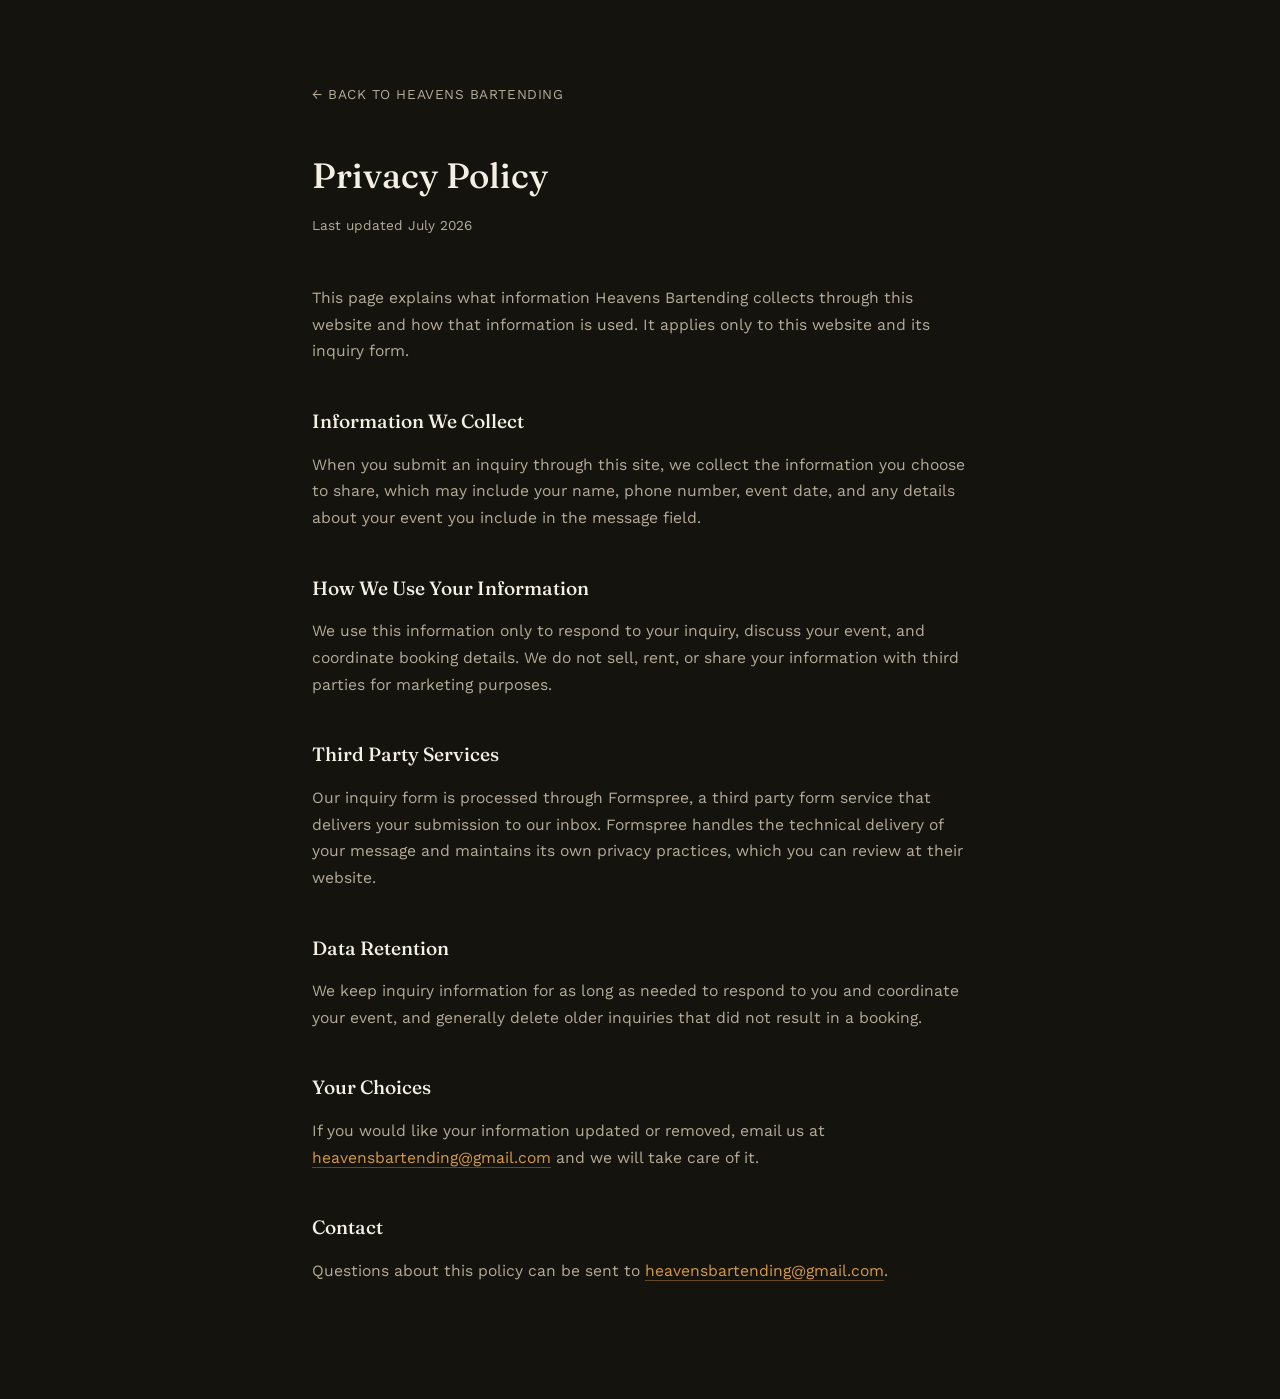
==== privacy.html @ a27415cd "Website unavailable due to a broken link (6aa8e344c1889d8757c6aea2)" ====
<!DOCTYPE html>
<html lang="en">
<head>
<meta charset="UTF-8">
<meta name="viewport" content="width=device-width, initial-scale=1.0">
<title>Privacy Policy: Heavens Bartending</title>
<meta name="robots" content="noindex">
<link rel="preconnect" href="https://fonts.googleapis.com">
<link rel="preconnect" href="https://fonts.gstatic.com" crossorigin>
<link href="https://fonts.googleapis.com/css2?family=Fraunces:ital,opsz,wght@0,9..144,300;0,9..144,500;0,9..144,600;1,9..144,500;1,9..144,600&family=Work+Sans:wght@300;400;500;600&display=swap" rel="stylesheet">
<style>
  :root{
    --linen:#15130E;
    --linen-deep:#0E0C08;
    --ink:#F3EFE4;
    --ink-soft:#B4AC99;
    --amber:#D69A44;
    --line:rgba(243,239,228,0.14);
  }
  *{margin:0;padding:0;box-sizing:border-box;}
  body{
    background:var(--linen);
    color:var(--ink);
    font-family:'Work Sans', sans-serif;
    line-height:1.7;
  }
  h1,h2{font-family:'Fraunces', serif; font-weight:500; color:var(--ink);}
  a{color:var(--amber); text-decoration:none; border-bottom:1px solid rgba(214,154,68,0.4);}
  a:hover{border-color:var(--amber);}
  .wrap{max-width:720px; margin:0 auto; padding:80px 32px 100px;}
  .back{display:inline-block; margin-bottom:40px; font-size:0.85rem; letter-spacing:0.04em; text-transform:uppercase; color:var(--ink-soft); border-bottom:none;}
  .back:hover{color:var(--amber);}
  h1{font-size:2.2rem; margin-bottom:8px;}
  .updated{color:var(--ink-soft); font-size:0.85rem; margin-bottom:48px;}
  h2{font-size:1.2rem; margin-top:40px; margin-bottom:14px;}
  p{color:var(--ink-soft); margin-bottom:14px; font-size:0.98rem;}
  ul{color:var(--ink-soft); margin:0 0 14px 22px; font-size:0.98rem;}
  li{margin-bottom:6px;}
</style>
</head>
<body>
  <div class="wrap">
    <a href="index.html" class="back">&larr; Back to Heavens Bartending</a>
    <h1>Privacy Policy</h1>
    <p class="updated">Last updated July 2026</p>

    <p>This page explains what information Heavens Bartending collects through this website and how that information is used. It applies only to this website and its inquiry form.</p>

    <h2>Information We Collect</h2>
    <p>When you submit an inquiry through this site, we collect the information you choose to share, which may include your name, phone number, event date, and any details about your event you include in the message field.</p>

    <h2>How We Use Your Information</h2>
    <p>We use this information only to respond to your inquiry, discuss your event, and coordinate booking details. We do not sell, rent, or share your information with third parties for marketing purposes.</p>

    <h2>Third Party Services</h2>
    <p>Our inquiry form is processed through Formspree, a third party form service that delivers your submission to our inbox. Formspree handles the technical delivery of your message and maintains its own privacy practices, which you can review at their website.</p>

    <h2>Data Retention</h2>
    <p>We keep inquiry information for as long as needed to respond to you and coordinate your event, and generally delete older inquiries that did not result in a booking.</p>

    <h2>Your Choices</h2>
    <p>If you would like your information updated or removed, email us at <a href="mailto:heavensbartending@gmail.com">heavensbartending@gmail.com</a> and we will take care of it.</p>

    <h2>Contact</h2>
    <p>Questions about this policy can be sent to <a href="mailto:heavensbartending@gmail.com">heavensbartending@gmail.com</a>.</p>
  </div>
</body>
</html>
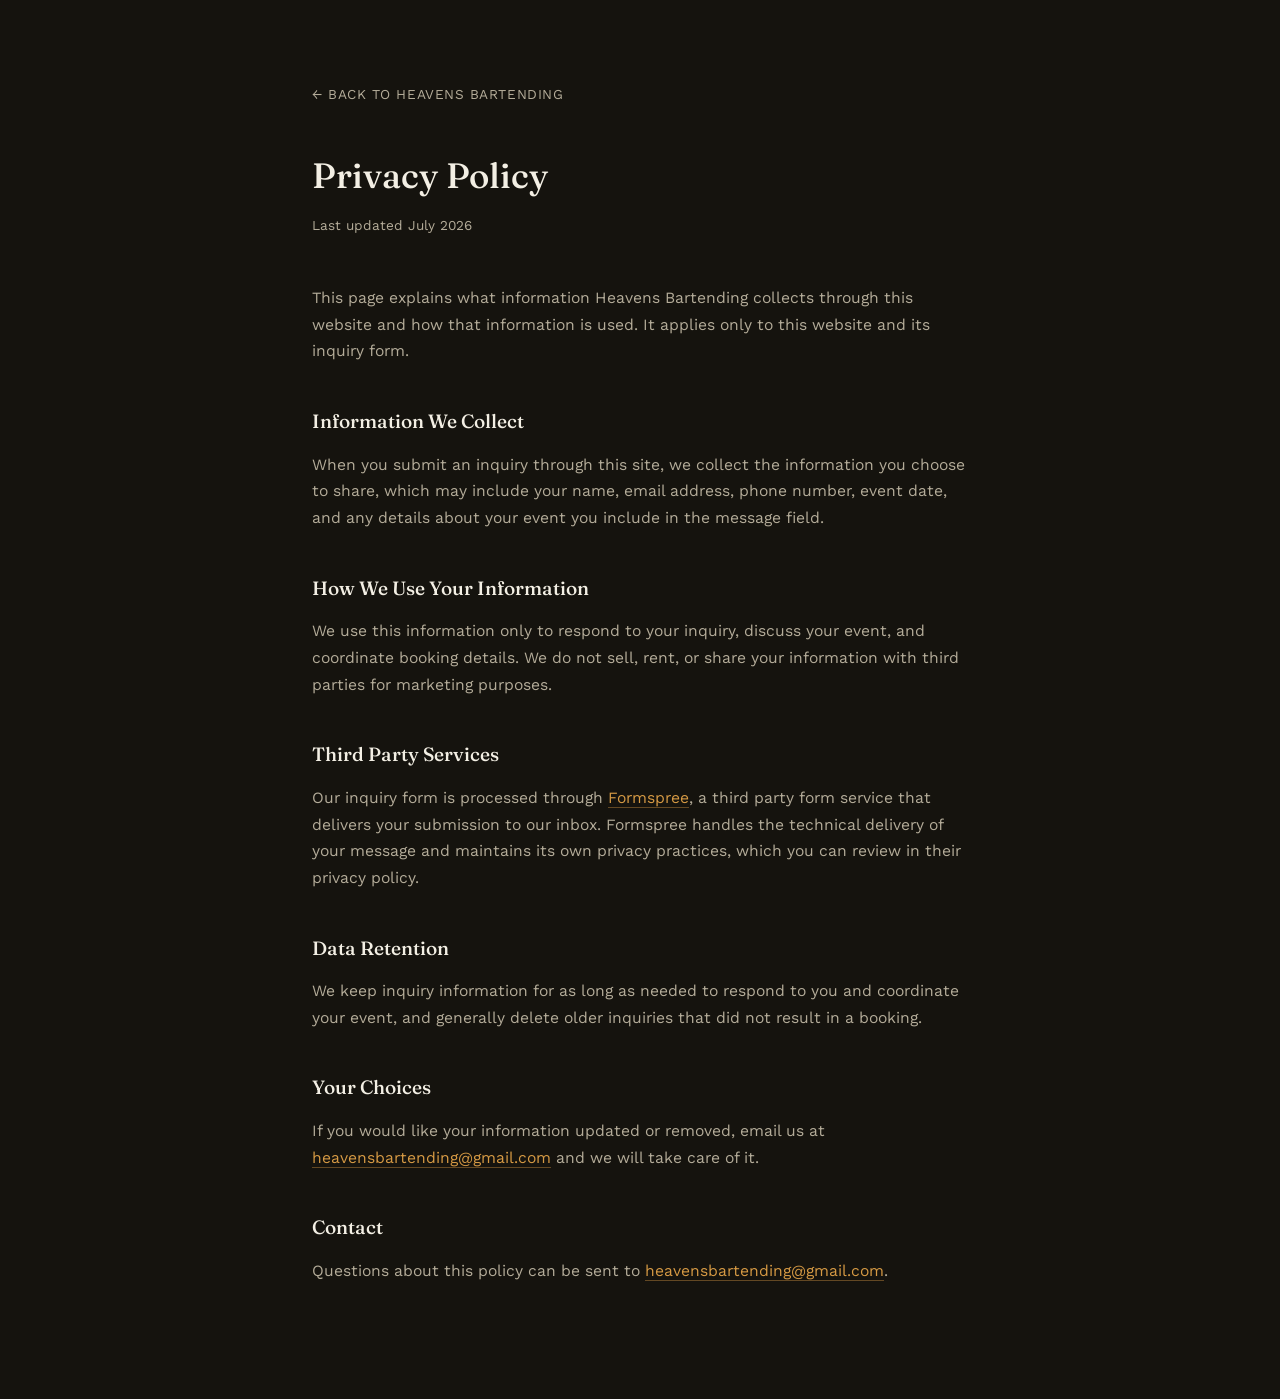
==== commit e938c90f: "Improve site accessibility and SEO" ====
--- a/privacy.html
+++ b/privacy.html
@@ -5,6 +5,7 @@
 <meta name="viewport" content="width=device-width, initial-scale=1.0">
 <title>Privacy Policy: Heavens Bartending</title>
 <meta name="robots" content="noindex">
+<link rel="canonical" href="https://heavensbartending.netlify.app/privacy">
 <link rel="preconnect" href="https://fonts.googleapis.com">
 <link rel="preconnect" href="https://fonts.gstatic.com" crossorigin>
 <link href="https://fonts.googleapis.com/css2?family=Fraunces:ital,opsz,wght@0,9..144,300;0,9..144,500;0,9..144,600;1,9..144,500;1,9..144,600&family=Work+Sans:wght@300;400;500;600&display=swap" rel="stylesheet">
@@ -47,13 +48,13 @@
     <p>This page explains what information Heavens Bartending collects through this website and how that information is used. It applies only to this website and its inquiry form.</p>
 
     <h2>Information We Collect</h2>
-    <p>When you submit an inquiry through this site, we collect the information you choose to share, which may include your name, phone number, event date, and any details about your event you include in the message field.</p>
+    <p>When you submit an inquiry through this site, we collect the information you choose to share, which may include your name, email address, phone number, event date, and any details about your event you include in the message field.</p>
 
     <h2>How We Use Your Information</h2>
     <p>We use this information only to respond to your inquiry, discuss your event, and coordinate booking details. We do not sell, rent, or share your information with third parties for marketing purposes.</p>
 
     <h2>Third Party Services</h2>
-    <p>Our inquiry form is processed through Formspree, a third party form service that delivers your submission to our inbox. Formspree handles the technical delivery of your message and maintains its own privacy practices, which you can review at their website.</p>
+    <p>Our inquiry form is processed through <a href="https://formspree.io/legal/privacy-policy" target="_blank" rel="noopener">Formspree</a>, a third party form service that delivers your submission to our inbox. Formspree handles the technical delivery of your message and maintains its own privacy practices, which you can review in their privacy policy.</p>
 
     <h2>Data Retention</h2>
     <p>We keep inquiry information for as long as needed to respond to you and coordinate your event, and generally delete older inquiries that did not result in a booking.</p>
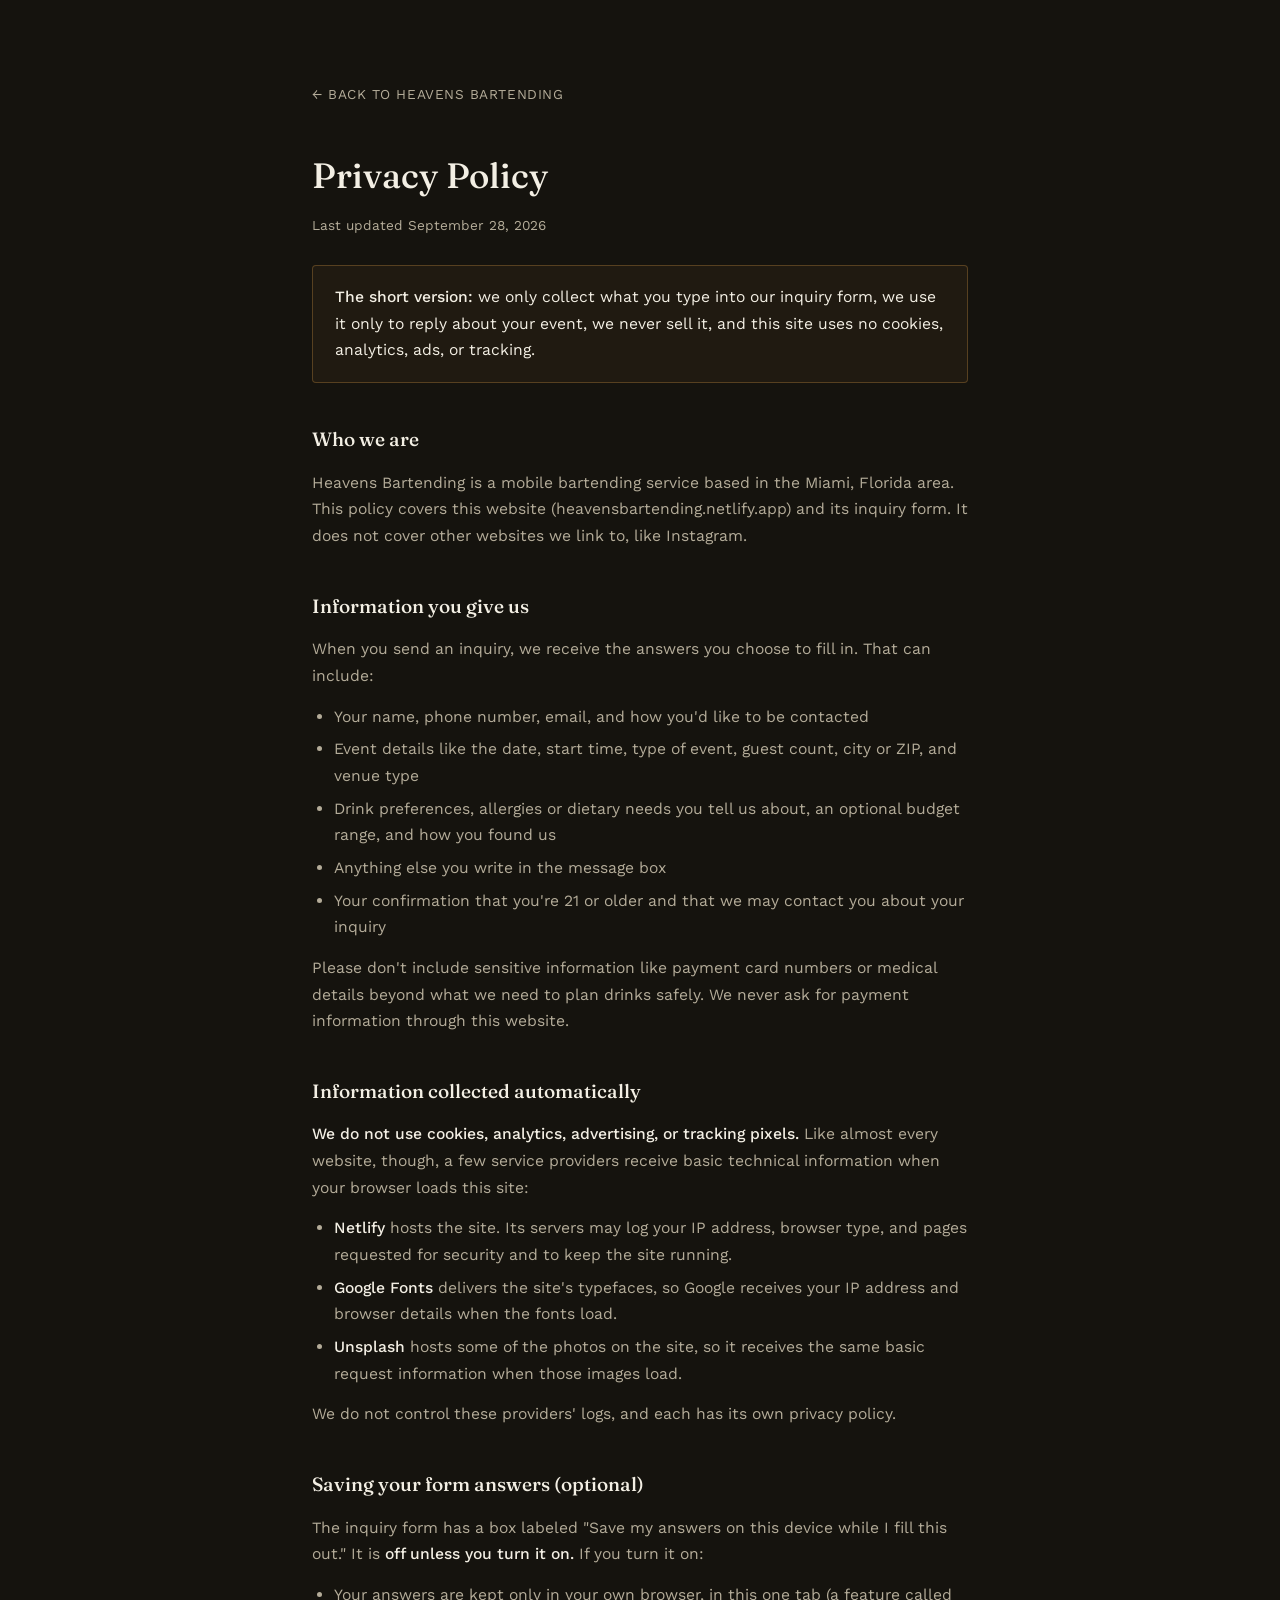
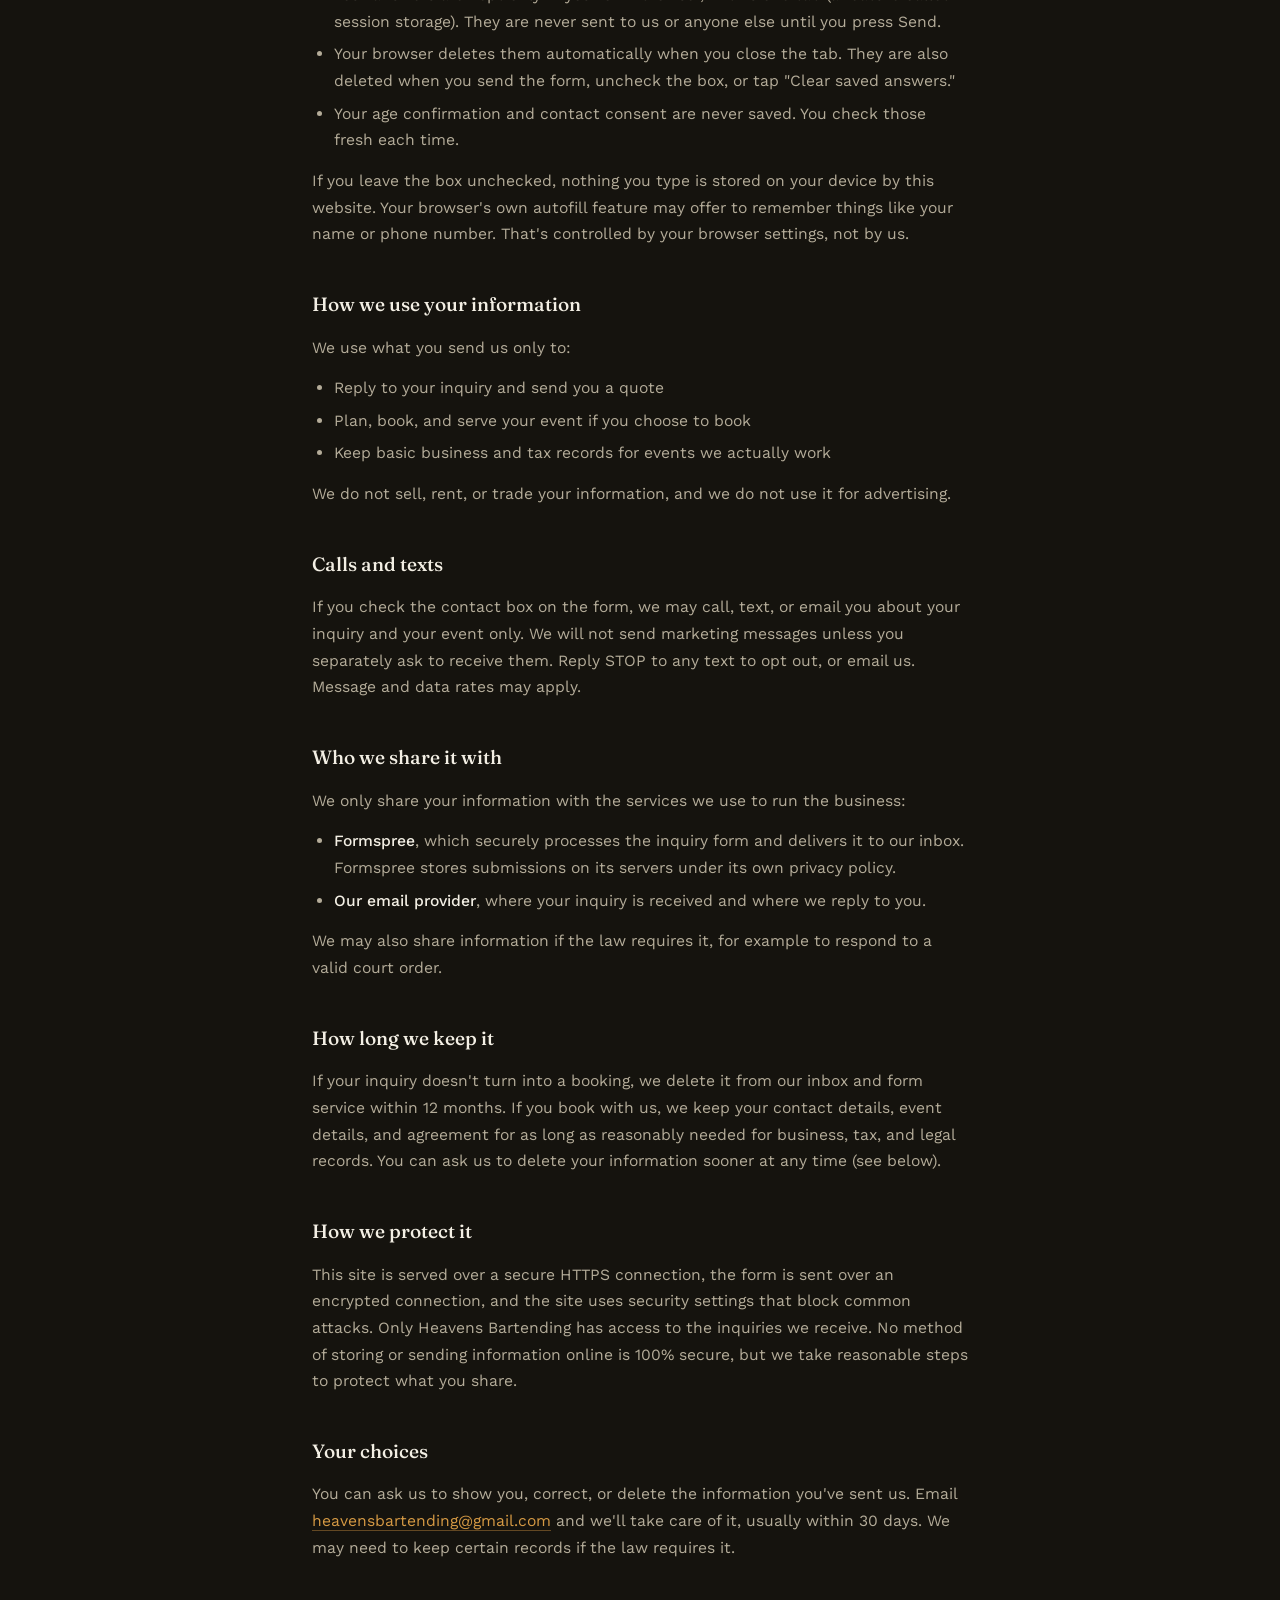
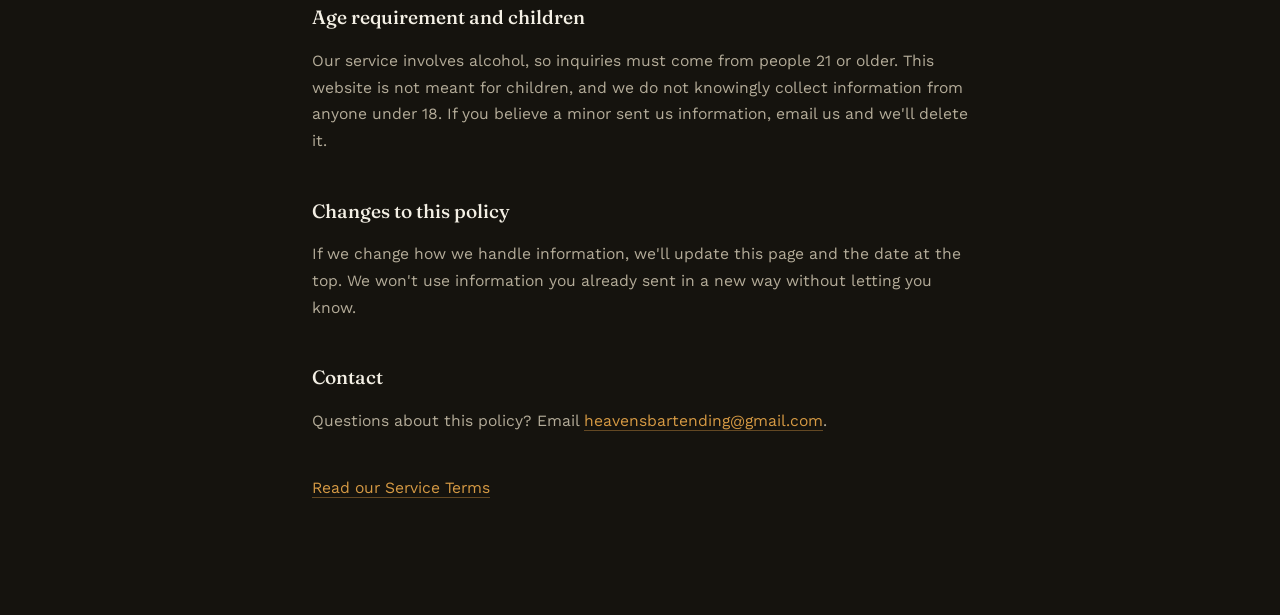
==== commit f0638012: "Update site: new index and privacy pages, add terms page and main.js Adds terms.html, js/main.js and" ====
--- a/privacy.html
+++ b/privacy.html
@@ -2,68 +2,121 @@
 <html lang="en">
 <head>
 <meta charset="UTF-8">
-<meta name="viewport" content="width=device-width, initial-scale=1.0">
-<title>Privacy Policy: Heavens Bartending</title>
+<meta name="viewport" content="width=device-width, initial-scale=1.0, viewport-fit=cover">
+<title>Privacy Policy | Heavens Bartending</title>
+<meta name="description" content="How Heavens Bartending handles the information you share through our website.">
 <meta name="robots" content="noindex">
-<link rel="canonical" href="https://heavensbartending.netlify.app/privacy">
+<meta name="referrer" content="strict-origin-when-cross-origin">
+<meta name="theme-color" content="#15130E">
+<link rel="icon" type="image/svg+xml" href="data:image/svg+xml,%3Csvg xmlns='http://www.w3.org/2000/svg' viewBox='0 0 100 100'%3E%3Crect width='100' height='100' rx='16' fill='%2315130E'/%3E%3Cpath d='M30 28 L70 28 L70 34 L54 58 L54 74 L62 74 L62 80 L38 80 L38 74 L46 74 L46 58 L30 34 Z' fill='%23D69A44'/%3E%3C/svg%3E">
+<link rel="apple-touch-icon" sizes="180x180" href="/apple-touch-icon.png">
 <link rel="preconnect" href="https://fonts.googleapis.com">
 <link rel="preconnect" href="https://fonts.gstatic.com" crossorigin>
-<link href="https://fonts.googleapis.com/css2?family=Fraunces:ital,opsz,wght@0,9..144,300;0,9..144,500;0,9..144,600;1,9..144,500;1,9..144,600&family=Work+Sans:wght@300;400;500;600&display=swap" rel="stylesheet">
+<link href="https://fonts.googleapis.com/css2?family=Fraunces:ital,opsz,wght@0,9..144,500;1,9..144,500&family=Work+Sans:wght@400;500&display=swap" rel="stylesheet">
 <style>
-  :root{
-    --linen:#15130E;
-    --linen-deep:#0E0C08;
-    --ink:#F3EFE4;
-    --ink-soft:#B4AC99;
-    --amber:#D69A44;
-    --line:rgba(243,239,228,0.14);
-  }
+  :root{--linen:#15130E; --ink:#F3EFE4; --ink-soft:#B4AC99; --amber:#D69A44; --line:rgba(243,239,228,0.14);}
   *{margin:0;padding:0;box-sizing:border-box;}
-  body{
-    background:var(--linen);
-    color:var(--ink);
-    font-family:'Work Sans', sans-serif;
-    line-height:1.7;
-  }
-  h1,h2{font-family:'Fraunces', serif; font-weight:500; color:var(--ink);}
+  body{background:var(--linen); color:var(--ink); font-family:'Work Sans', system-ui, -apple-system, 'Segoe UI', sans-serif; line-height:1.7;}
+  h1,h2{font-family:'Fraunces', Georgia, serif; font-weight:500;}
   a{color:var(--amber); text-decoration:none; border-bottom:1px solid rgba(214,154,68,0.4);}
   a:hover{border-color:var(--amber);}
+  :focus-visible{outline:2px solid var(--amber); outline-offset:3px;}
   .wrap{max-width:720px; margin:0 auto; padding:80px 32px 100px;}
+  @media (max-width:600px){ .wrap{padding:48px 20px 64px;} }
   .back{display:inline-block; margin-bottom:40px; font-size:0.85rem; letter-spacing:0.04em; text-transform:uppercase; color:var(--ink-soft); border-bottom:none;}
   .back:hover{color:var(--amber);}
   h1{font-size:2.2rem; margin-bottom:8px;}
-  .updated{color:var(--ink-soft); font-size:0.85rem; margin-bottom:48px;}
+  .updated{color:var(--ink-soft); font-size:0.85rem; margin-bottom:28px;}
+  .summary{border:1px solid rgba(214,154,68,0.3); background:rgba(214,154,68,0.06); border-radius:4px; padding:18px 22px; margin-bottom:12px;}
+  .summary p{margin-bottom:0; color:var(--ink);}
   h2{font-size:1.2rem; margin-top:40px; margin-bottom:14px;}
   p{color:var(--ink-soft); margin-bottom:14px; font-size:0.98rem;}
   ul{color:var(--ink-soft); margin:0 0 14px 22px; font-size:0.98rem;}
   li{margin-bottom:6px;}
+  strong{color:var(--ink); font-weight:500;}
 </style>
 </head>
 <body>
-  <div class="wrap">
+  <main class="wrap">
     <a href="index.html" class="back">&larr; Back to Heavens Bartending</a>
     <h1>Privacy Policy</h1>
-    <p class="updated">Last updated July 2026</p>
+    <p class="updated">Last updated September 28, 2026</p>
 
-    <p>This page explains what information Heavens Bartending collects through this website and how that information is used. It applies only to this website and its inquiry form.</p>
+    <div class="summary">
+      <p><strong>The short version:</strong> we only collect what you type into our inquiry form, we use it only to reply about your event, we never sell it, and this site uses no cookies, analytics, ads, or tracking.</p>
+    </div>
 
-    <h2>Information We Collect</h2>
-    <p>When you submit an inquiry through this site, we collect the information you choose to share, which may include your name, email address, phone number, event date, and any details about your event you include in the message field.</p>
+    <h2>Who we are</h2>
+    <p>Heavens Bartending is a mobile bartending service based in the Miami, Florida area. This policy covers this website (heavensbartending.netlify.app) and its inquiry form. It does not cover other websites we link to, like Instagram.</p>
 
-    <h2>How We Use Your Information</h2>
-    <p>We use this information only to respond to your inquiry, discuss your event, and coordinate booking details. We do not sell, rent, or share your information with third parties for marketing purposes.</p>
+    <h2>Information you give us</h2>
+    <p>When you send an inquiry, we receive the answers you choose to fill in. That can include:</p>
+    <ul>
+      <li>Your name, phone number, email, and how you'd like to be contacted</li>
+      <li>Event details like the date, start time, type of event, guest count, city or ZIP, and venue type</li>
+      <li>Drink preferences, allergies or dietary needs you tell us about, an optional budget range, and how you found us</li>
+      <li>Anything else you write in the message box</li>
+      <li>Your confirmation that you're 21 or older and that we may contact you about your inquiry</li>
+    </ul>
+    <p>Please don't include sensitive information like payment card numbers or medical details beyond what we need to plan drinks safely. We never ask for payment information through this website.</p>
 
-    <h2>Third Party Services</h2>
-    <p>Our inquiry form is processed through <a href="https://formspree.io/legal/privacy-policy" target="_blank" rel="noopener">Formspree</a>, a third party form service that delivers your submission to our inbox. Formspree handles the technical delivery of your message and maintains its own privacy practices, which you can review in their privacy policy.</p>
+    <h2>Information collected automatically</h2>
+    <p><strong>We do not use cookies, analytics, advertising, or tracking pixels.</strong> Like almost every website, though, a few service providers receive basic technical information when your browser loads this site:</p>
+    <ul>
+      <li><strong>Netlify</strong> hosts the site. Its servers may log your IP address, browser type, and pages requested for security and to keep the site running.</li>
+      <li><strong>Google Fonts</strong> delivers the site's typefaces, so Google receives your IP address and browser details when the fonts load.</li>
+      <li><strong>Unsplash</strong> hosts some of the photos on the site, so it receives the same basic request information when those images load.</li>
+    </ul>
+    <p>We do not control these providers' logs, and each has its own privacy policy.</p>
 
-    <h2>Data Retention</h2>
-    <p>We keep inquiry information for as long as needed to respond to you and coordinate your event, and generally delete older inquiries that did not result in a booking.</p>
+    <h2>Saving your form answers (optional)</h2>
+    <p>The inquiry form has a box labeled "Save my answers on this device while I fill this out." It is <strong>off unless you turn it on.</strong> If you turn it on:</p>
+    <ul>
+      <li>Your answers are kept only in your own browser, in this one tab (a feature called session storage). They are never sent to us or anyone else until you press Send.</li>
+      <li>Your browser deletes them automatically when you close the tab. They are also deleted when you send the form, uncheck the box, or tap "Clear saved answers."</li>
+      <li>Your age confirmation and contact consent are never saved. You check those fresh each time.</li>
+    </ul>
+    <p>If you leave the box unchecked, nothing you type is stored on your device by this website. Your browser's own autofill feature may offer to remember things like your name or phone number. That's controlled by your browser settings, not by us.</p>
 
-    <h2>Your Choices</h2>
-    <p>If you would like your information updated or removed, email us at <a href="mailto:heavensbartending@gmail.com">heavensbartending@gmail.com</a> and we will take care of it.</p>
+    <h2>How we use your information</h2>
+    <p>We use what you send us only to:</p>
+    <ul>
+      <li>Reply to your inquiry and send you a quote</li>
+      <li>Plan, book, and serve your event if you choose to book</li>
+      <li>Keep basic business and tax records for events we actually work</li>
+    </ul>
+    <p>We do not sell, rent, or trade your information, and we do not use it for advertising.</p>
+
+    <h2>Calls and texts</h2>
+    <p>If you check the contact box on the form, we may call, text, or email you about your inquiry and your event only. We will not send marketing messages unless you separately ask to receive them. Reply STOP to any text to opt out, or email us. Message and data rates may apply.</p>
+
+    <h2>Who we share it with</h2>
+    <p>We only share your information with the services we use to run the business:</p>
+    <ul>
+      <li><strong>Formspree</strong>, which securely processes the inquiry form and delivers it to our inbox. Formspree stores submissions on its servers under its own privacy policy.</li>
+      <li><strong>Our email provider</strong>, where your inquiry is received and where we reply to you.</li>
+    </ul>
+    <p>We may also share information if the law requires it, for example to respond to a valid court order.</p>
+
+    <h2>How long we keep it</h2>
+    <p>If your inquiry doesn't turn into a booking, we delete it from our inbox and form service within 12 months. If you book with us, we keep your contact details, event details, and agreement for as long as reasonably needed for business, tax, and legal records. You can ask us to delete your information sooner at any time (see below).</p>
+
+    <h2>How we protect it</h2>
+    <p>This site is served over a secure HTTPS connection, the form is sent over an encrypted connection, and the site uses security settings that block common attacks. Only Heavens Bartending has access to the inquiries we receive. No method of storing or sending information online is 100% secure, but we take reasonable steps to protect what you share.</p>
+
+    <h2>Your choices</h2>
+    <p>You can ask us to show you, correct, or delete the information you've sent us. Email <a href="mailto:heavensbartending@gmail.com">heavensbartending@gmail.com</a> and we'll take care of it, usually within 30 days. We may need to keep certain records if the law requires it.</p>
+
+    <h2>Age requirement and children</h2>
+    <p>Our service involves alcohol, so inquiries must come from people 21 or older. This website is not meant for children, and we do not knowingly collect information from anyone under 18. If you believe a minor sent us information, email us and we'll delete it.</p>
+
+    <h2>Changes to this policy</h2>
+    <p>If we change how we handle information, we'll update this page and the date at the top. We won't use information you already sent in a new way without letting you know.</p>
 
     <h2>Contact</h2>
-    <p>Questions about this policy can be sent to <a href="mailto:heavensbartending@gmail.com">heavensbartending@gmail.com</a>.</p>
-  </div>
+    <p>Questions about this policy? Email <a href="mailto:heavensbartending@gmail.com">heavensbartending@gmail.com</a>.</p>
+
+    <p style="margin-top:40px;"><a href="terms.html">Read our Service Terms</a></p>
+  </main>
 </body>
 </html>
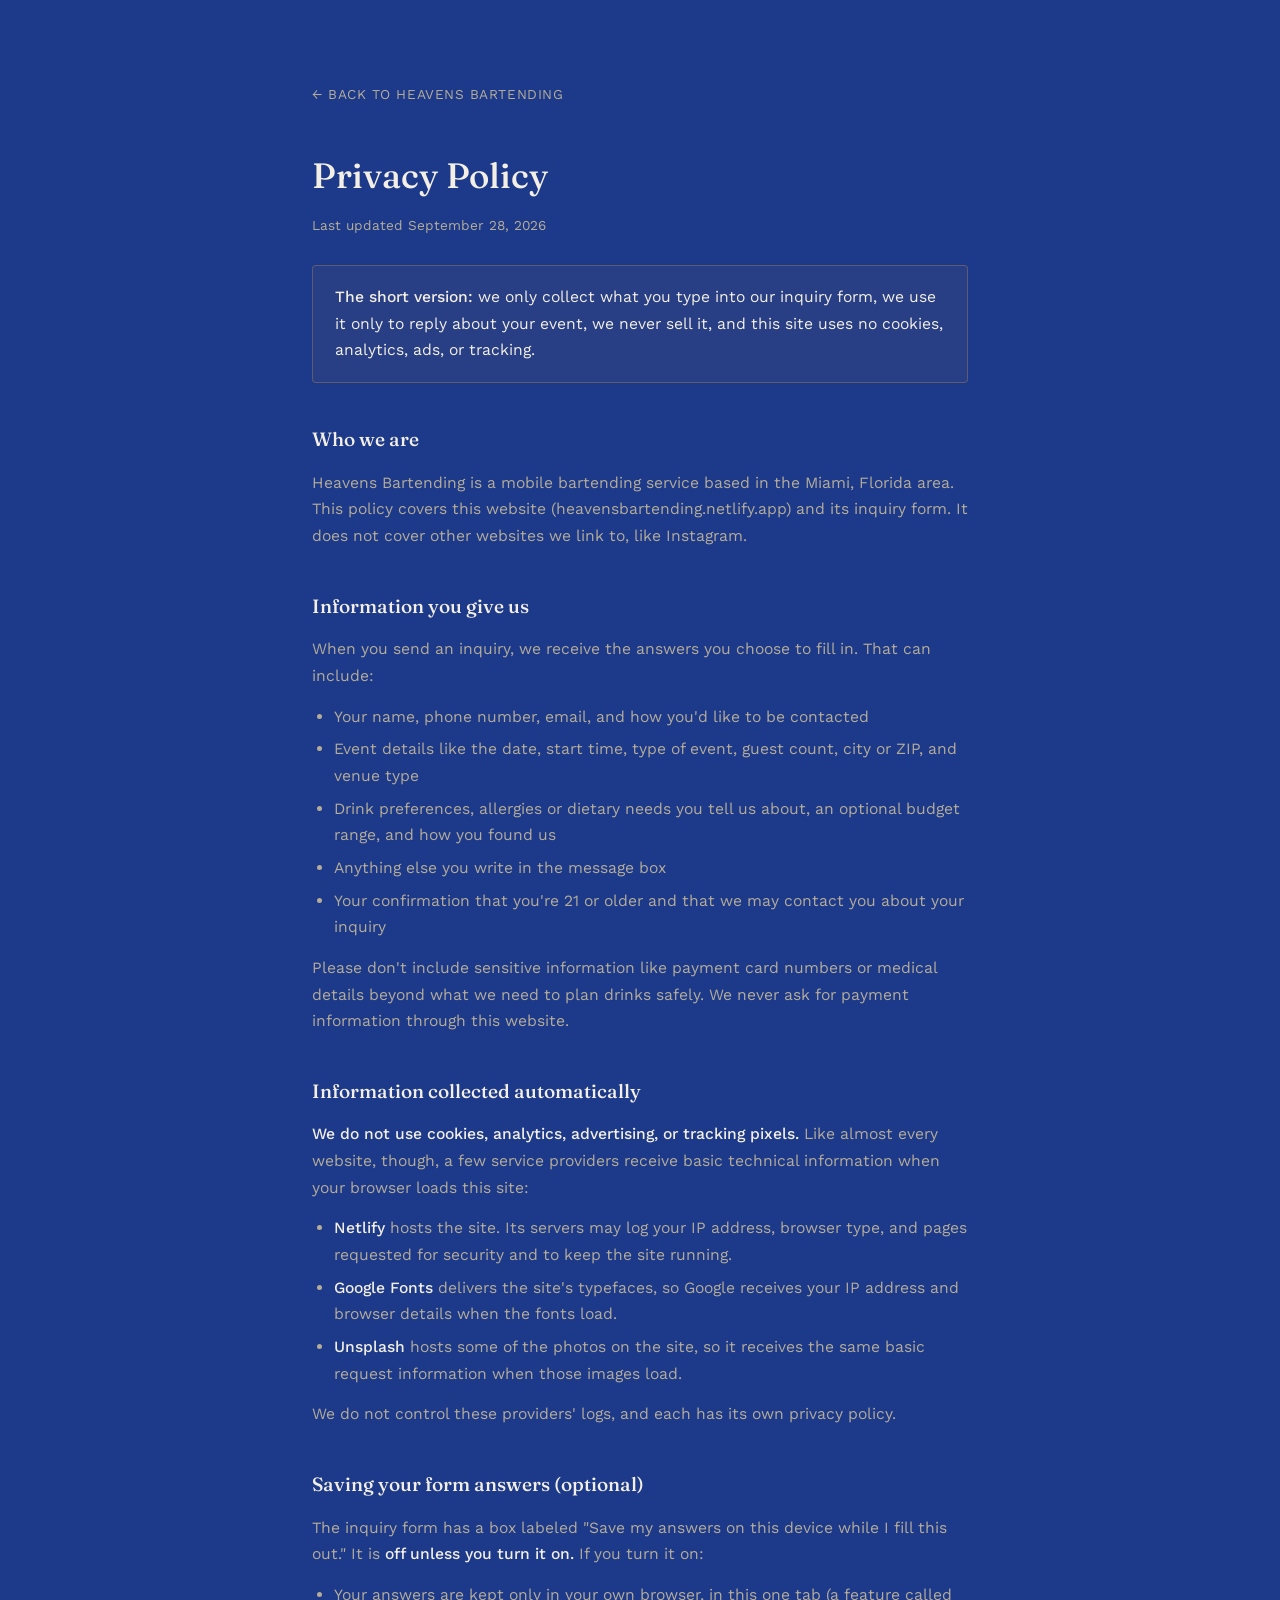
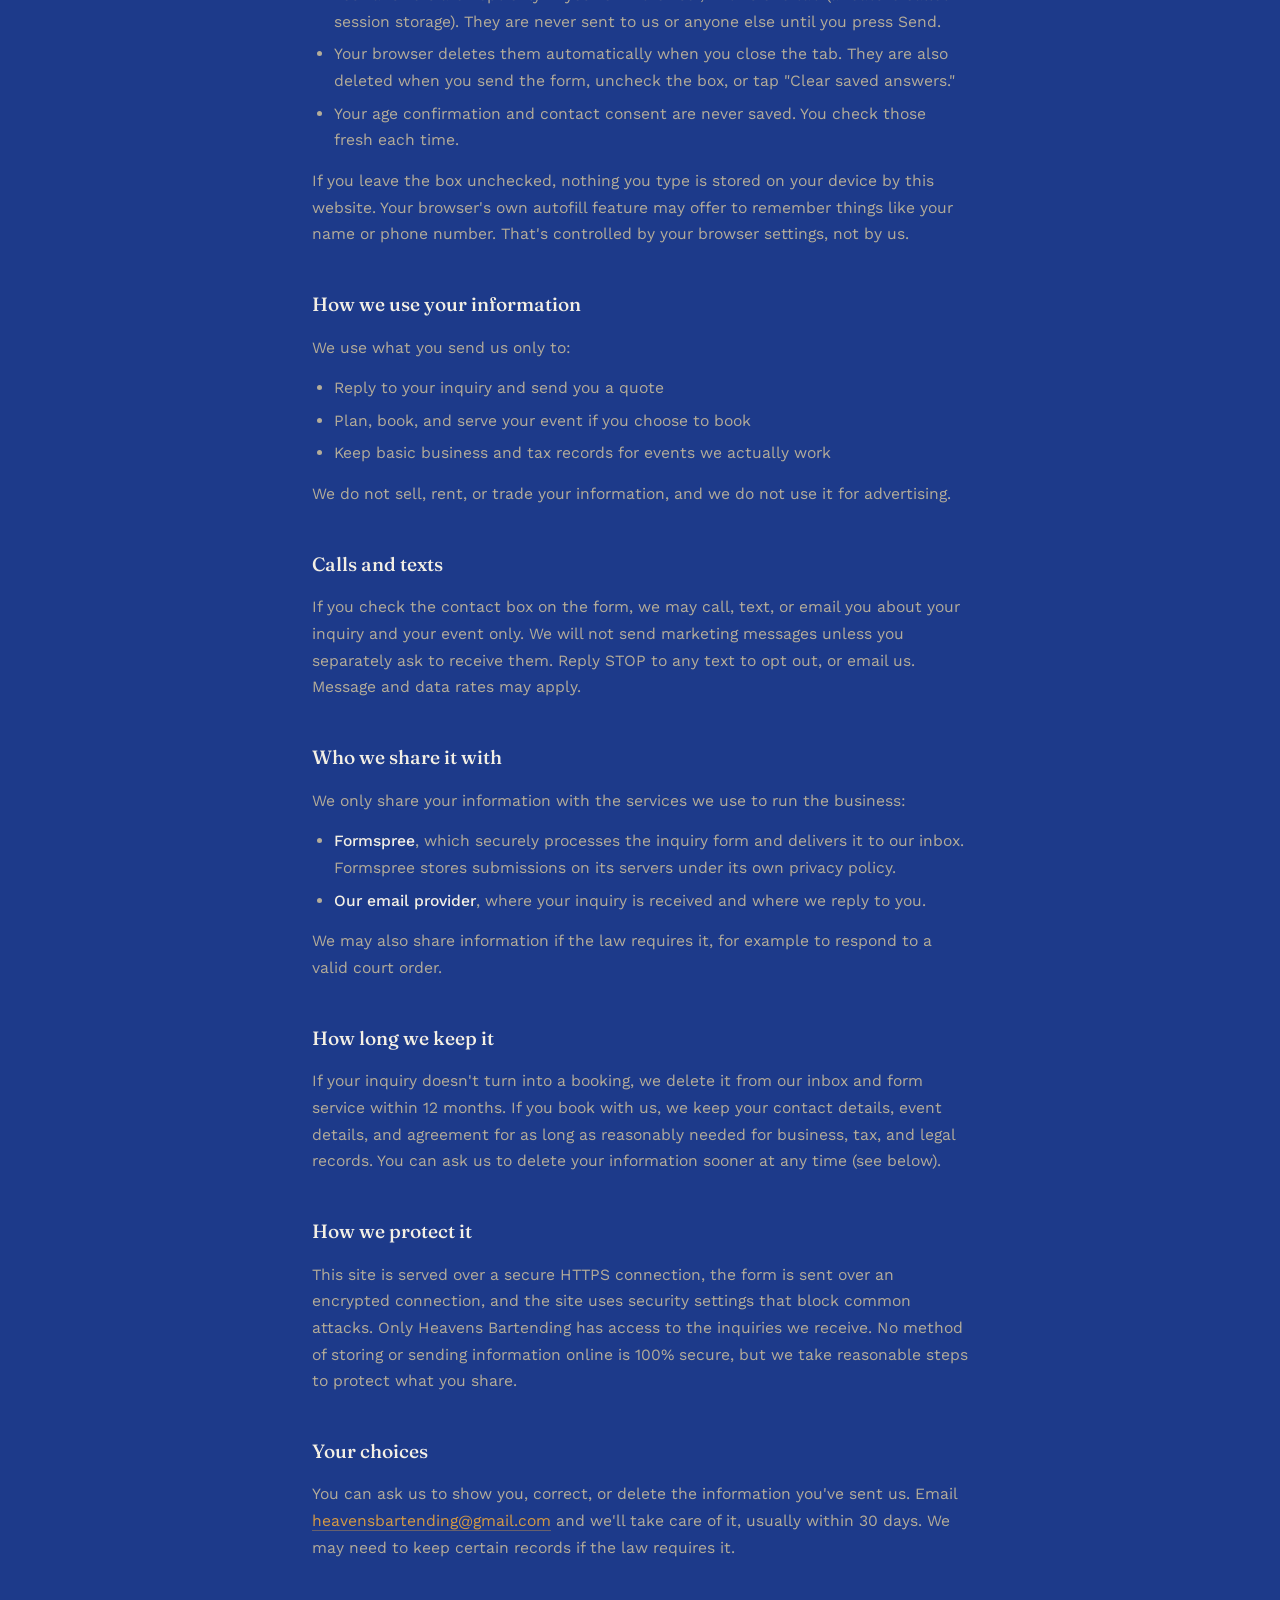
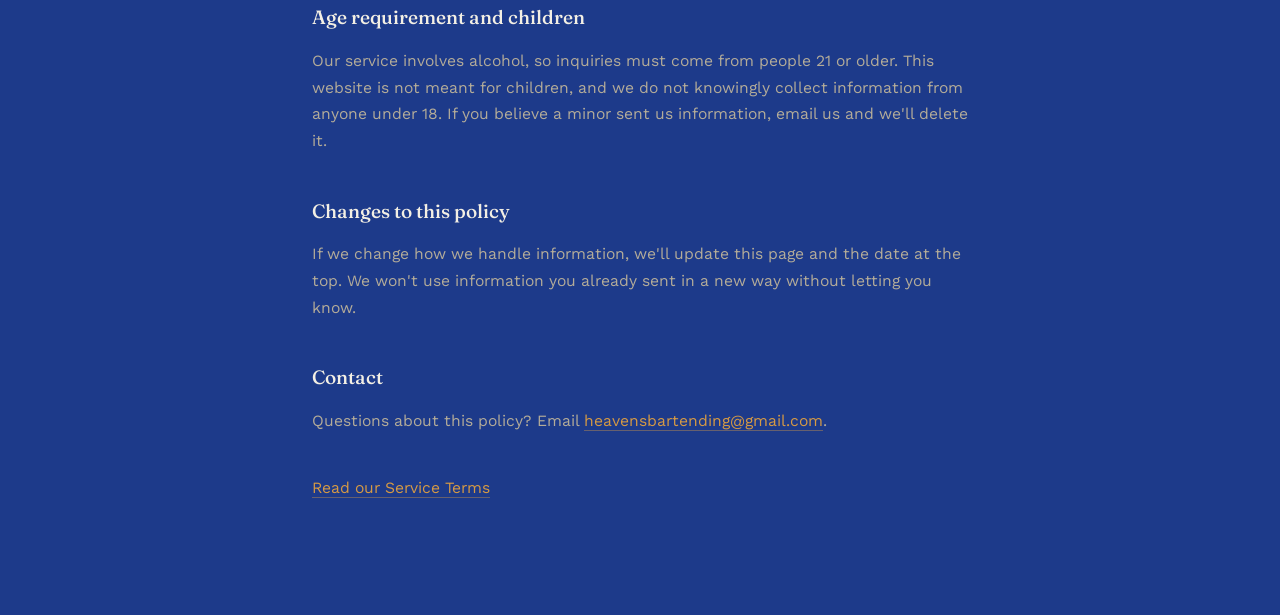
==== commit a3439445: "Change site background to royal blue Main background is now royal blue (#1D3A8A) with a deeper shade" ====
--- a/privacy.html
+++ b/privacy.html
@@ -7,14 +7,14 @@
 <meta name="description" content="How Heavens Bartending handles the information you share through our website.">
 <meta name="robots" content="noindex">
 <meta name="referrer" content="strict-origin-when-cross-origin">
-<meta name="theme-color" content="#15130E">
+<meta name="theme-color" content="#1D3A8A">
 <link rel="icon" type="image/svg+xml" href="data:image/svg+xml,%3Csvg xmlns='http://www.w3.org/2000/svg' viewBox='0 0 100 100'%3E%3Crect width='100' height='100' rx='16' fill='%2315130E'/%3E%3Cpath d='M30 28 L70 28 L70 34 L54 58 L54 74 L62 74 L62 80 L38 80 L38 74 L46 74 L46 58 L30 34 Z' fill='%23D69A44'/%3E%3C/svg%3E">
 <link rel="apple-touch-icon" sizes="180x180" href="/apple-touch-icon.png">
 <link rel="preconnect" href="https://fonts.googleapis.com">
 <link rel="preconnect" href="https://fonts.gstatic.com" crossorigin>
 <link href="https://fonts.googleapis.com/css2?family=Fraunces:ital,opsz,wght@0,9..144,500;1,9..144,500&family=Work+Sans:wght@400;500&display=swap" rel="stylesheet">
 <style>
-  :root{--linen:#15130E; --ink:#F3EFE4; --ink-soft:#B4AC99; --amber:#D69A44; --line:rgba(243,239,228,0.14);}
+  :root{--linen:#1D3A8A; --ink:#F3EFE4; --ink-soft:#B4AC99; --amber:#D69A44; --line:rgba(243,239,228,0.14);}
   *{margin:0;padding:0;box-sizing:border-box;}
   body{background:var(--linen); color:var(--ink); font-family:'Work Sans', system-ui, -apple-system, 'Segoe UI', sans-serif; line-height:1.7;}
   h1,h2{font-family:'Fraunces', Georgia, serif; font-weight:500;}
